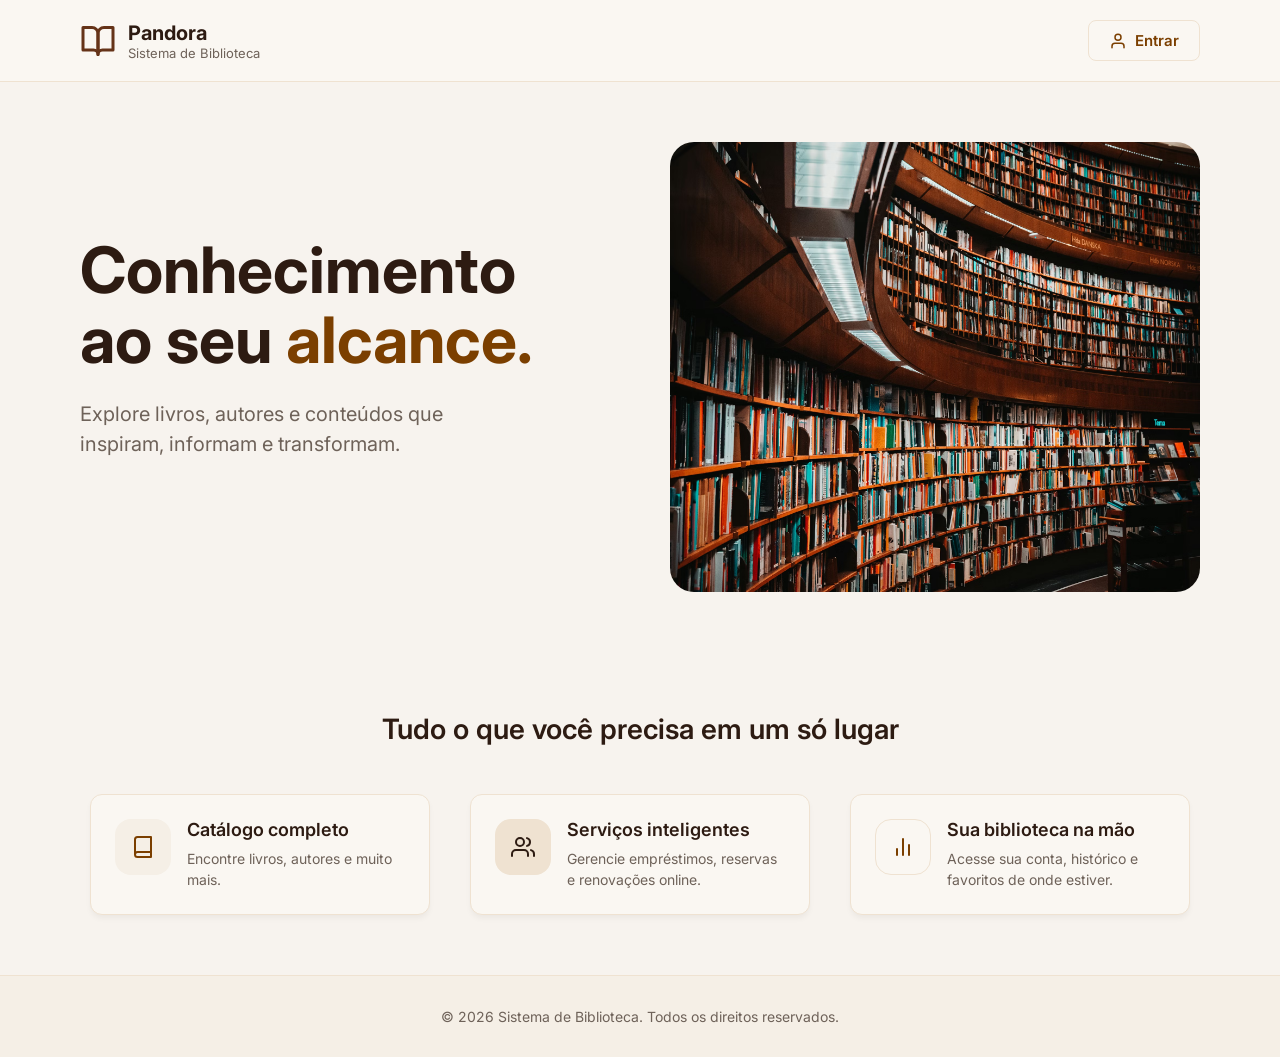
==== home/index.html @ b5f2a1ff "Começando com o projecto" ====
<!DOCTYPE html>
<html lang="pt">
<head>
    <meta charset="UTF-8">
    <title>Biblioteca</title>
    <link rel="stylesheet" href="../asset/style/home.css">
    <!-- Fonte moderna -->
    <link href="https://fonts.googleapis.com/css2?family=Inter:wght@400;500;600;700&display=swap" rel="stylesheet">
</head>
<body>

<!-- NAVBAR -->
<header class="navbar">
    <div class="logo">
        <img src="../asset/icones/livro-aberto.svg" alt="Biblioteca" class="logo-icon">
        <div class="logo-text">
            <span>Pandora</span>
            <small>Sistema de Biblioteca</small>
        </div>
    </div>
    <a href="../login/login.html" class="btn-login">
        <svg xmlns="http://www.w3.org/2000/svg" width="18" height="18" viewBox="0 0 24 24" fill="none" stroke="currentColor" stroke-width="2" stroke-linecap="round" stroke-linejoin="round"><path d="M20 21v-2a4 4 0 0 0-4-4H8a4 4 0 0 0-4 4v2"></path><circle cx="12" cy="7" r="4"></circle></svg>
        Entrar
    </a>
</header>

<!-- HERO -->
<section class="hero">
    <!-- TEXTO -->
    <div class="hero-text">
        <h1>Conhecimento<br> ao seu <span>alcance.</span></h1>
        <p>Explore livros, autores e conteúdos que<br> inspiram, informam e transformam.</p>
    </div>
    <!-- IMAGEM -->
    <div class="hero-image">
        <img src="../asset/img/all.jpg" alt="Biblioteca">
    </div>
</section>

<!-- FEATURES -->
<section class="features">
    <h2 class="features-title">Tudo o que você precisa em um só lugar</h2>
    <div class="features-grid">
        <div class="feature-card">
            <div class="feature-icon icon-blue">
                <svg xmlns="http://www.w3.org/2000/svg" width="24" height="24" viewBox="0 0 24 24" fill="none" stroke="currentColor" stroke-width="2" stroke-linecap="round" stroke-linejoin="round"><path d="M4 19.5v-15A2.5 2.5 0 0 1 6.5 2H20v20H6.5a2.5 2.5 0 0 1 0-5H20"></path></svg>
            </div>
            <div class="feature-content">
                <h3>Catálogo completo</h3>
                <p>Encontre livros, autores e muito mais.</p>
            </div>
        </div>
        <div class="feature-card">
            <div class="feature-icon icon-green">
                <svg xmlns="http://www.w3.org/2000/svg" width="24" height="24" viewBox="0 0 24 24" fill="none" stroke="currentColor" stroke-width="2" stroke-linecap="round" stroke-linejoin="round"><path d="M17 21v-2a4 4 0 0 0-4-4H5a4 4 0 0 0-4 4v2"></path><circle cx="9" cy="7" r="4"></circle><path d="M23 21v-2a4 4 0 0 0-3-3.87"></path><path d="M16 3.13a4 4 0 0 1 0 7.75"></path></svg>
            </div>
            <div class="feature-content">
                <h3>Serviços inteligentes</h3>
                <p>Gerencie empréstimos, reservas e renovações online.</p>
            </div>
        </div>
        <div class="feature-card">
            <div class="feature-icon icon-purple">
                <svg xmlns="http://www.w3.org/2000/svg" width="24" height="24" viewBox="0 0 24 24" fill="none" stroke="currentColor" stroke-width="2" stroke-linecap="round" stroke-linejoin="round"><line x1="18" y1="20" x2="18" y2="10"></line><line x1="12" y1="20" x2="12" y2="4"></line><line x1="6" y1="20" x2="6" y2="14"></line></svg>
            </div>
            <div class="feature-content">
                <h3>Sua biblioteca na mão</h3>
                <p>Acesse sua conta, histórico e favoritos de onde estiver.</p>
            </div>
        </div>
    </div>
</section>

<!-- FOOTER -->
<footer class="footer">
    <p>&copy; 2026 Sistema de Biblioteca. Todos os direitos reservados.</p>
</footer>

<script src="../asset/js/home.js"></script>
</body>
</html>
---- asset/style/home.css ----
* {
    margin: 0;
    padding: 0;
    box-sizing: border-box;
}

html, body {
    height: 100%;
    width: 100%;
}

body {
    font-family: 'Inter', -apple-system, BlinkMacSystemFont, 'Segoe UI', sans-serif;
    background: #F7F3EE;
    color: #2D1B12;
}

/* NAVBAR */
.navbar {
    display: flex;
    justify-content: space-between;
    align-items: center;
    padding: 20px 80px;
    background: #FAF7F2;
    border-bottom: 1px solid #EFE2D1;
    position: relative;
    z-index: 100;
}

.logo {
    display: flex;
    align-items: center;
    gap: 12px;
    text-decoration: none;
    color: #3E2A1F;
}

.logo-icon {
    width: 36px;
    height: 36px;
    filter: invert(19%) sepia(35%) saturate(1682%) hue-rotate(345deg) brightness(94%) contrast(89%); /* Dark brown #5C3B1E approximation */
}

.logo-text {
    display: flex;
    flex-direction: column;
}

.logo-text span {
    font-weight: 700;
    font-size: 20px;
    color: #2D1B12;
}

.logo-text small {
    font-size: 13px;
    color: #6E6259;
    font-weight: 400;
}

/* NAV LINKS */
.nav-links {
    display: flex;
    gap: 40px;
    align-items: center;
}

.nav-links a {
    text-decoration: none;
    color: #2D1B12;
    font-weight: 500;
    font-size: 15px;
    padding-bottom: 8px;
    border-bottom: 2px solid transparent;
    transition: all 0.3s ease;
}

.nav-links a:hover {
    color: #7B3F00;
}

.nav-links a.active {
    color: #7B3F00;
    border-bottom: 2px solid #7B3F00;
}

/* BOTÃO LOGIN */
.btn-login {
    display: flex;
    align-items: center;
    gap: 8px;
    background: transparent;
    color: #7B3F00;
    border: 1px solid #EFE2D1;
    padding: 10px 20px;
    border-radius: 8px;
    cursor: pointer;
    text-decoration: none;
    font-weight: 600;
    font-size: 15px;
    transition: all 0.3s ease;
}

.btn-login:hover {
    background: #EFE2D1;
    color: #2D1B12;
    border-color: #EFE2D1;
}

.btn-login svg {
    color: #7B3F00;
}

/* HERO */
.hero {
    display: flex;
    align-items: center;
    justify-content: space-between;
    padding: 60px 80px;
    gap: 60px;
    background: transparent;
}

/* HERO TEXT */
.hero-text {
    flex: 1;
    max-width: 550px;
}

.hero-text h1 {
    font-size: 64px;
    font-weight: 700;
    margin-bottom: 24px;
    line-height: 1.1;
    color: #2D1B12;
}

.hero-text h1 span {
    color: #7B3F00;
}

.hero-text p {
    color: #6E6259;
    margin-bottom: 40px;
    font-size: 20px;
    line-height: 1.5;
}

/* IMAGEM HERO */
.hero-image {
    flex: 1;
    width: 100%;
    height: 450px;
    border-radius: 24px;
    overflow: hidden;
}

.hero-image img {
    width: 100%;
    height: 100%;
    object-fit: cover;
    display: block;
}

/* FEATURES */
.features {
    padding: 60px 80px;
    background: transparent;
    text-align: center;
}

.features-title {
    font-size: 28px;
    font-weight: 600;
    color: #2D1B12;
    margin-bottom: 48px;
}

.features-grid {
    display: flex;
    justify-content: center;
    gap: 40px;
    max-width: 1100px;
    margin: 0 auto;
}

.feature-card {
    display: flex;
    align-items: flex-start;
    gap: 16px;
    text-align: left;
    flex: 1;
    padding: 24px;
    background: #FAF7F2;
    border-radius: 12px;
    border: 1px solid #EFE2D1;
    box-shadow: 0 4px 6px -1px rgba(0,0,0,0.05);
}

.feature-card:last-child {
    border-right: 1px solid #EFE2D1; /* Keep uniform border */
}

.feature-icon {
    width: 56px;
    height: 56px;
    border-radius: 16px;
    display: flex;
    align-items: center;
    justify-content: center;
    flex-shrink: 0;
}

.icon-blue {
    background: #F5EFE6;
    color: #7B3F00;
}

.icon-green {
    background: #EFE2D1;
    color: #2D1B12;
}

.icon-purple {
    background: #FAF7F2;
    border: 1px solid #EFE2D1;
    color: #7B3F00;
}

.feature-content h3 {
    font-size: 18px;
    font-weight: 600;
    color: #2D1B12;
    margin-bottom: 8px;
}

.feature-content p {
    font-size: 14px;
    color: #6E6259;
    line-height: 1.5;
}

/* FOOTER */
.footer {
    text-align: center;
    padding: 32px 20px;
    background: #F5EFE6;
    border-top: 1px solid #EFE2D1;
}

.footer p {
    color: #6E6259;
    font-size: 14px;
}

/* RESPONSIVIDADE */
@media (max-width: 1024px) {
    .navbar {
        padding: 20px 40px;
    }
    
    .hero {
        padding: 40px;
        flex-direction: column;
    }
    
    .hero-text h1 {
        font-size: 48px;
    }
    
    .hero-image {
        height: 400px;
    }

    .features-grid {
        flex-direction: column;
        gap: 32px;
    }

    .feature-card {
        border-right: none;
        padding: 0;
    }
}

@media (max-width: 768px) {
    .navbar {
        flex-wrap: wrap;
        padding: 16px 20px;
        gap: 16px;
    }
    
    .logo {
        order: 1;
    }
    
    .btn-login {
        order: 2;
    }

    .nav-links {
        order: 3;
        flex: 0 0 100%;
        justify-content: center;
        gap: 20px;
    }
    
    .hero {
        padding: 20px;
    }
    
    .hero-text h1 {
        font-size: 36px;
    }
    
    .hero-text p {
        font-size: 16px;
    }

    .search-box {
        flex-direction: column;
        gap: 8px;
        padding: 12px;
    }

    .search-icon {
        display: none;
    }

    .search-box input {
        width: 100%;
        padding: 8px;
        text-align: center;
        background: #FAF7F2;
        border: 1px solid #EFE2D1;
        border-radius: 6px;
        color: #2D1B12;
    }

    .search-box input:focus {
        outline: none;
        border-color: #7B3F00;
    }

    .search-box button {
        width: 100%;
    }
}
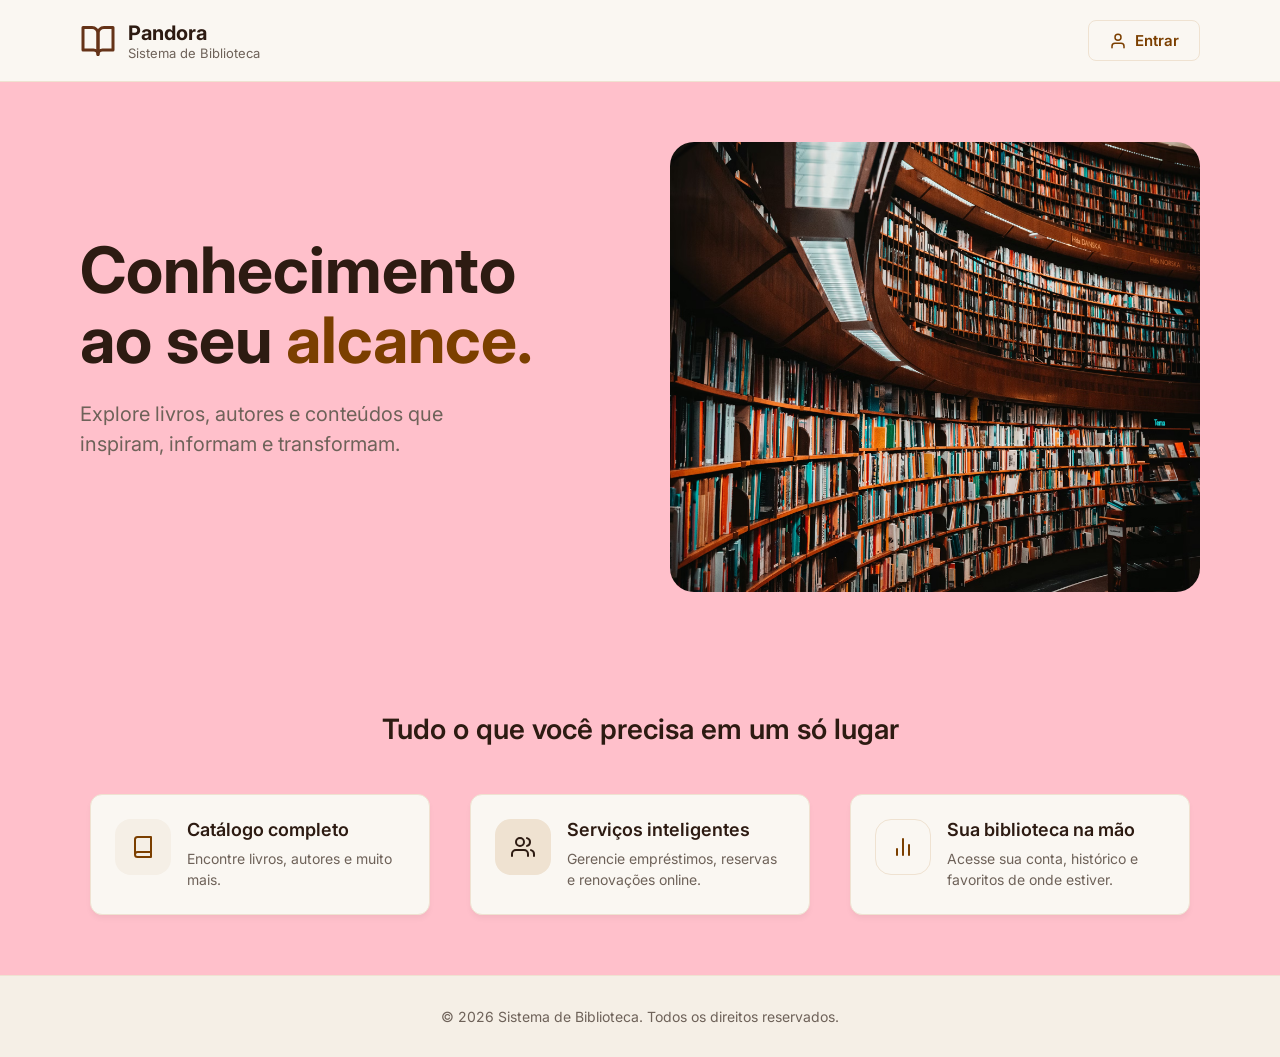
==== commit afc82f69: "mudei a cor do fundo da home" ====
--- a/home/index.html
+++ b/home/index.html
@@ -7,7 +7,7 @@
     <!-- Fonte moderna -->
     <link href="https://fonts.googleapis.com/css2?family=Inter:wght@400;500;600;700&display=swap" rel="stylesheet">
 </head>
-<body>
+<body style="background-color: pink;">
 
 <!-- NAVBAR -->
 <header class="navbar">
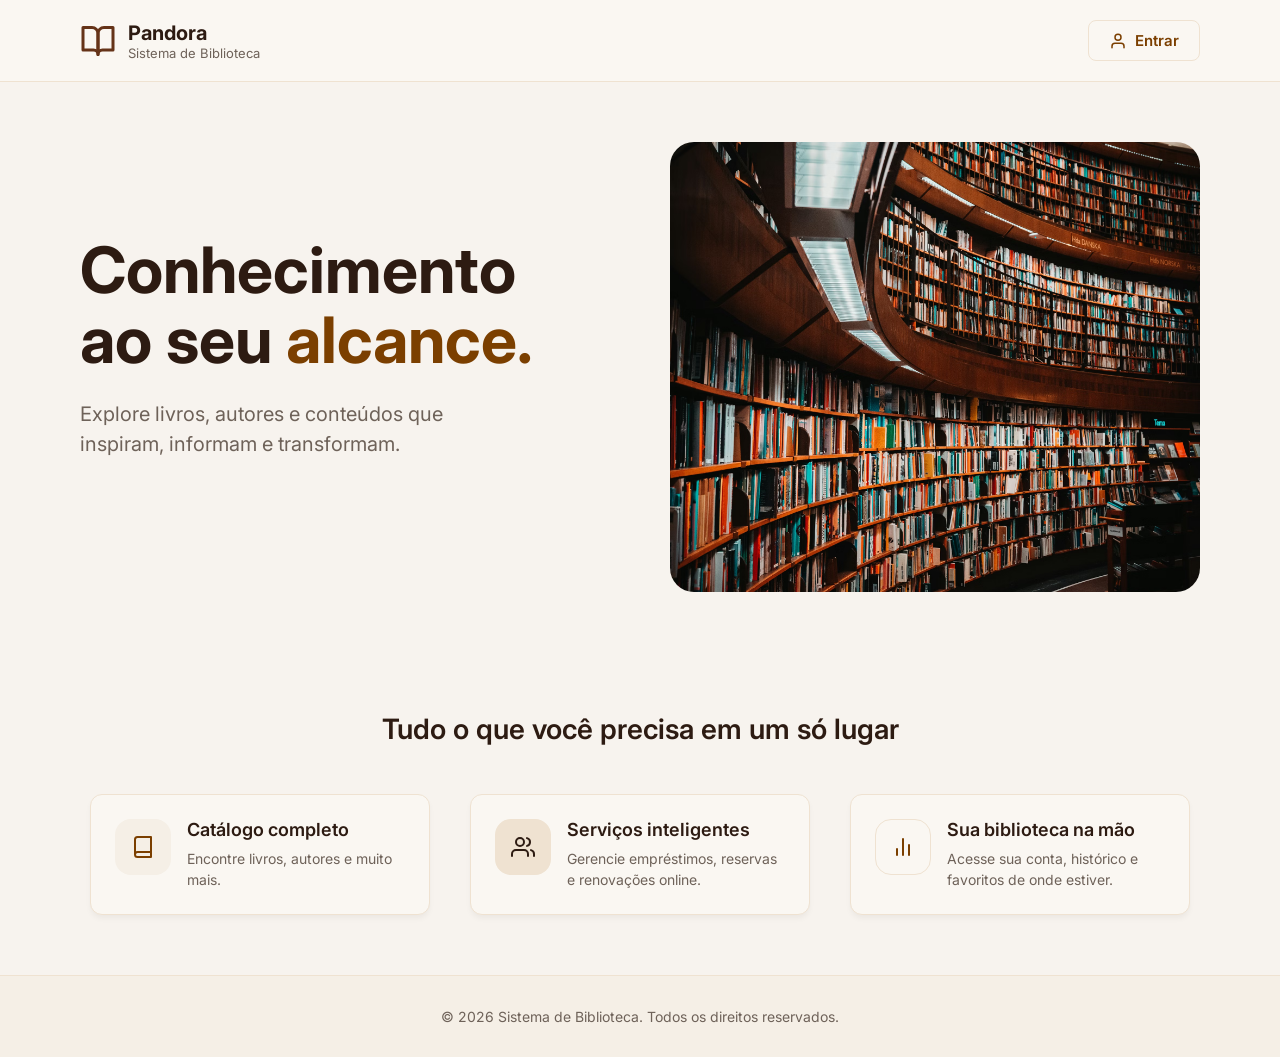
==== commit ac76672f: "Coloquei o arquivo config.php fora pasta admin" ====
--- a/home/index.html
+++ b/home/index.html
@@ -7,7 +7,7 @@
     <!-- Fonte moderna -->
     <link href="https://fonts.googleapis.com/css2?family=Inter:wght@400;500;600;700&display=swap" rel="stylesheet">
 </head>
-<body style="background-color: pink;">
+<body>
 
 <!-- NAVBAR -->
 <header class="navbar">
